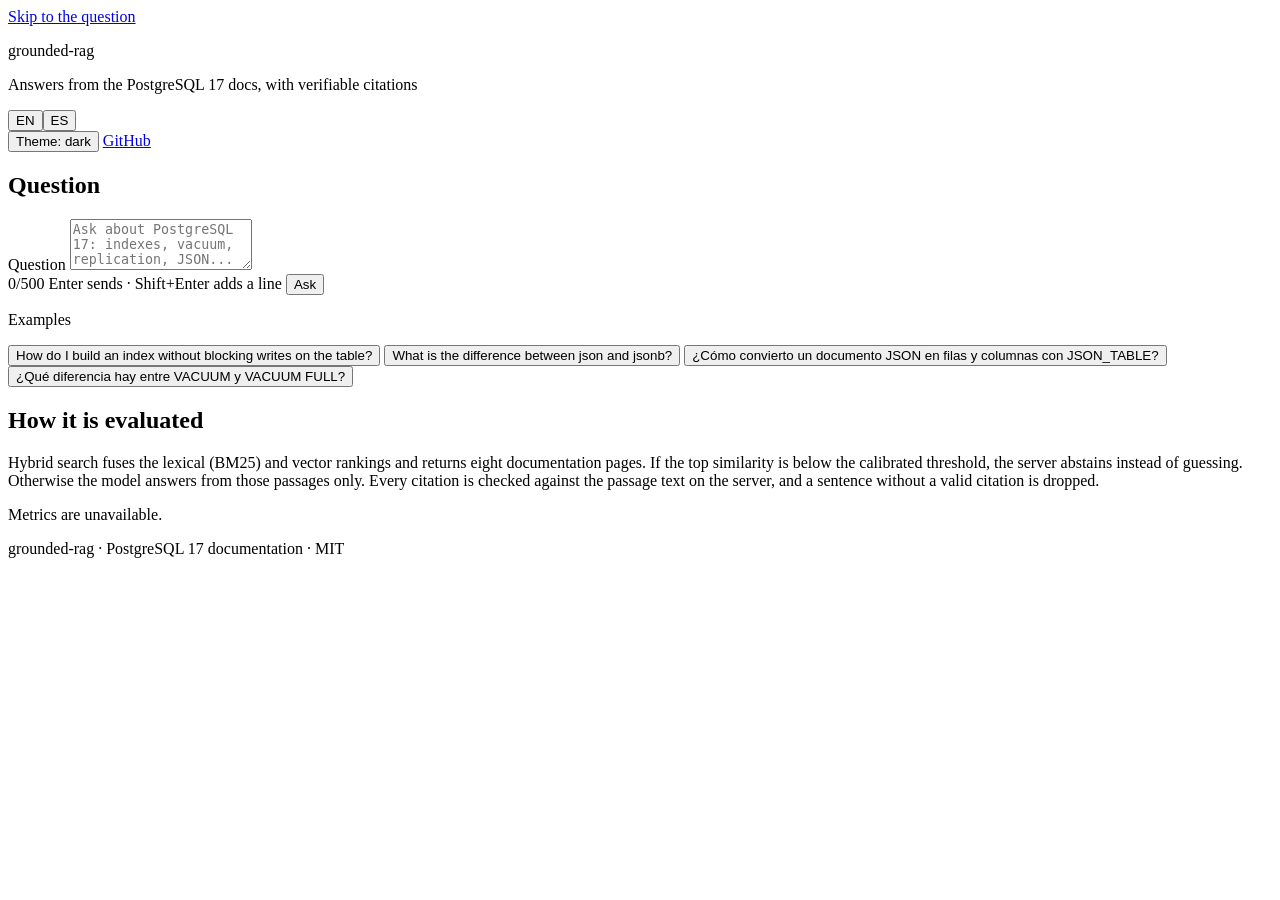
==== web/index.html @ 1e5063de "fase 3: interfaz web bilingüe con citas verificables y modo grabado - web/: página estática EN/ES co" ====
<!DOCTYPE html>
<html lang="en">
<head>
<meta charset="utf-8">
<meta name="viewport" content="width=device-width, initial-scale=1">
<title>grounded-rag</title>
<meta name="description" content="Grounded answers from the PostgreSQL 17 documentation, with server-verified citations.">
<meta name="color-scheme" content="dark light">
<meta name="theme-color" content="#0A1219" media="(prefers-color-scheme: dark)">
<meta name="theme-color" content="#EEF2F4" media="(prefers-color-scheme: light)">
<link rel="preconnect" href="https://fonts.googleapis.com">
<link rel="preconnect" href="https://fonts.gstatic.com" crossorigin>
<link rel="stylesheet" href="https://fonts.googleapis.com/css2?family=Chakra+Petch:wght@500;600;700&amp;family=Hanken+Grotesk:wght@400;500;600&amp;family=Martian+Mono:wght@400;500&amp;display=swap">
<link rel="stylesheet" href="/app.css?v=1">
<script src="/app.js?v=1" defer></script>
</head>
<body>
<a class="skip mono" href="#question" data-i18n="skip">Skip to the question</a>

<header class="bar">
  <div class="wrap bar-inner">
    <div class="brand">
      <p class="logo">grounded<span>-</span>rag</p>
      <p class="subtitle" data-i18n="subtitle">Answers from the PostgreSQL 17 docs, with verifiable citations</p>
    </div>
    <div class="bar-right">
      <div class="lang" role="group" aria-label="Language" data-i18n="aria.lang" data-i18n-attr="aria-label">
        <button type="button" data-lang-set="en" aria-pressed="true">EN</button><button type="button" data-lang-set="es" aria-pressed="false">ES</button>
      </div>
      <button type="button" class="theme" id="theme-toggle" aria-label="Toggle light or dark theme" data-i18n="aria.theme" data-i18n-attr="aria-label"><span id="theme-label">Theme: dark</span></button>
      <a class="repo mono" href="https://github.com/devop-arg/grounded-rag" rel="noopener" target="_blank" data-i18n="repo">GitHub</a>
    </div>
  </div>
</header>

<main class="wrap" id="main">
  <div class="banner" id="banner" hidden>
    <p class="mono" id="banner-text"></p>
  </div>

  <section class="panel ask" aria-labelledby="ask-title">
    <h1 class="tag" id="ask-title" data-i18n="form.heading">Question</h1>
    <form id="ask-form" novalidate>
      <label class="sr-only" for="question" data-i18n="form.label">Question</label>
      <textarea id="question" name="question" rows="3" maxlength="500" autocomplete="off" spellcheck="false" placeholder="Ask about PostgreSQL 17: indexes, vacuum, replication, JSON..." data-i18n="form.placeholder" data-i18n-attr="placeholder" aria-describedby="counter hint"></textarea>
      <div class="form-row">
        <span class="mono counter" id="counter">0/500</span>
        <span class="hint mono" id="hint" data-i18n="form.hint">Enter sends · Shift+Enter adds a line</span>
        <button type="submit" class="btn" id="ask-button" data-i18n="form.ask">Ask</button>
      </div>
    </form>
    <div class="examples">
      <p class="tag" data-i18n="form.examples">Examples</p>
      <div class="chips">
        <button type="button" class="chip" lang="en" data-example="How do I build an index without blocking writes on the table?">How do I build an index without blocking writes on the table?</button>
        <button type="button" class="chip" lang="en" data-example="What is the difference between json and jsonb?">What is the difference between json and jsonb?</button>
        <button type="button" class="chip" lang="es" data-example="¿Cómo convierto un documento JSON en filas y columnas con JSON_TABLE?">¿Cómo convierto un documento JSON en filas y columnas con JSON_TABLE?</button>
        <button type="button" class="chip" lang="es" data-example="¿Qué diferencia hay entre VACUUM y VACUUM FULL?">¿Qué diferencia hay entre VACUUM y VACUUM FULL?</button>
      </div>
    </div>
  </section>

  <section class="result" id="result" aria-live="polite" aria-busy="false" hidden></section>

  <section class="panel metrics" id="metrics" aria-labelledby="metrics-title">
    <h2 class="tag" id="metrics-title" data-i18n="metrics.heading">How it is evaluated</h2>
    <p class="explain" id="metrics-explain" data-i18n="metrics.explain">Hybrid search fuses the lexical (BM25) and vector rankings and returns eight documentation pages. If the top similarity is below the calibrated threshold, the server abstains instead of guessing. Otherwise the model answers from those passages only. Every citation is checked against the passage text on the server, and a sentence without a valid citation is dropped.</p>
    <div class="metrics-grid" id="metrics-body">
      <p class="mono muted" data-i18n="metrics.unavailable">Metrics are unavailable.</p>
    </div>
  </section>
</main>

<footer class="wrap foot mono">
  <p>grounded-rag · PostgreSQL 17 documentation · MIT</p>
</footer>
</body>
</html>
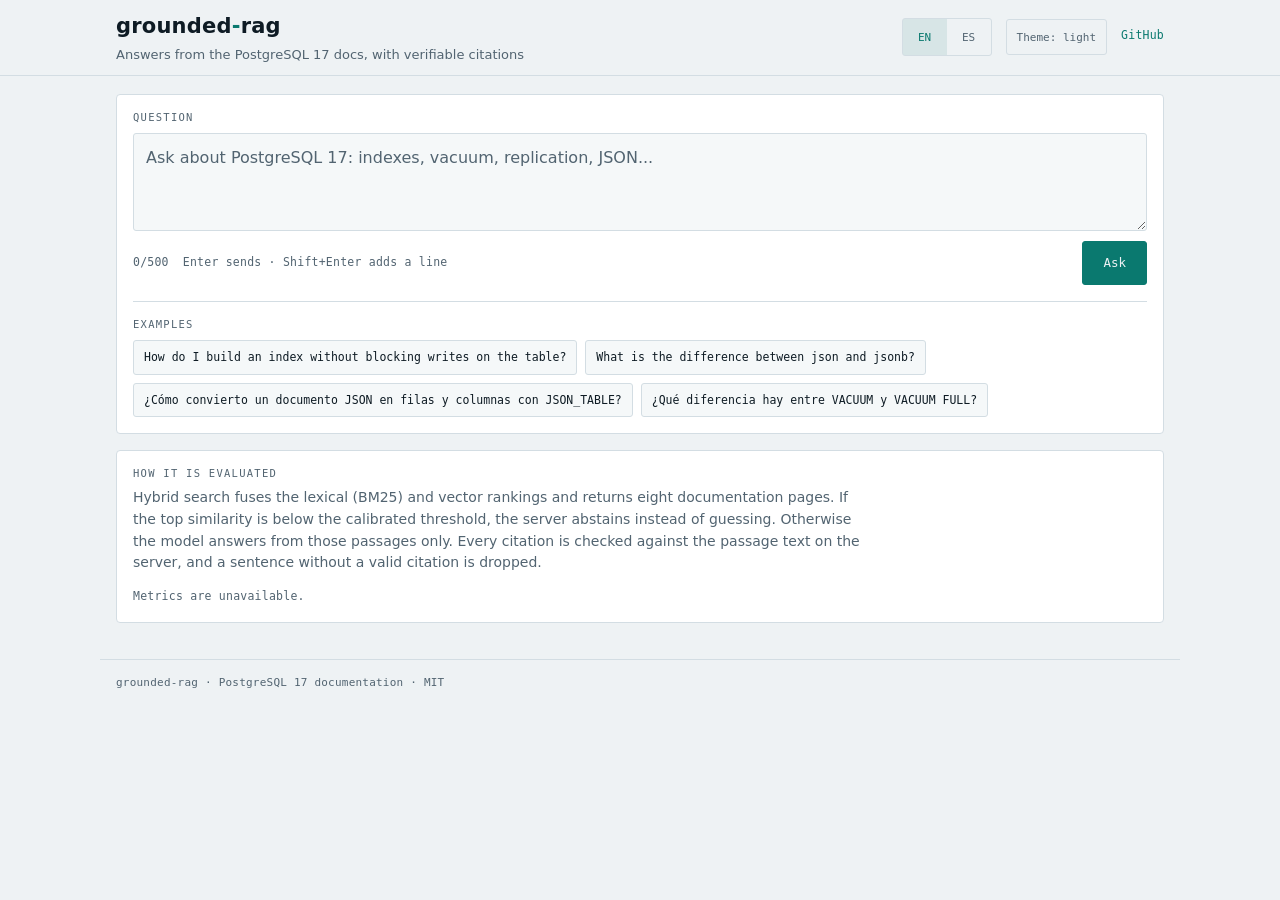
==== commit 31e8e6a1: "web: relative URLs so the page can be served under a path prefix" ====
--- a/web/index.html
+++ b/web/index.html
@@ -11,8 +11,8 @@
 <link rel="preconnect" href="https://fonts.googleapis.com">
 <link rel="preconnect" href="https://fonts.gstatic.com" crossorigin>
 <link rel="stylesheet" href="https://fonts.googleapis.com/css2?family=Chakra+Petch:wght@500;600;700&amp;family=Hanken+Grotesk:wght@400;500;600&amp;family=Martian+Mono:wght@400;500&amp;display=swap">
-<link rel="stylesheet" href="/app.css?v=1">
-<script src="/app.js?v=1" defer></script>
+<link rel="stylesheet" href="app.css?v=1">
+<script src="app.js?v=1" defer></script>
 </head>
 <body>
 <a class="skip mono" href="#question" data-i18n="skip">Skip to the question</a>
--- a/web/app.css
+++ b/web/app.css
@@ -0,0 +1,130 @@
+/* grounded-rag · control-room look: dense, sober, no decoration.
+   Tokens taken from dev0p (dark default, light by preference or data-theme). */
+:root{
+  --bg:#0A1219;--panel:#0F1A23;--panel-2:#13212C;--line:#1F3240;--fg:#DCE7EE;--muted:#8DA1B0;--signal:#4FD1C5;--signal-soft:rgba(79,209,197,.12);--amber:#F2B04A;--amber-soft:rgba(242,176,74,.13);
+  --display:"Chakra Petch",system-ui,sans-serif;--body:"Hanken Grotesk",system-ui,-apple-system,"Segoe UI",sans-serif;--mono:"Martian Mono",ui-monospace,Menlo,monospace;
+  --shadow:0 14px 30px rgba(0,0,0,.38);
+  color-scheme:dark;
+}
+@media (prefers-color-scheme:light){:root:not([data-theme="dark"]){--bg:#EEF2F4;--panel:#FFFFFF;--panel-2:#F5F8F9;--line:#D3DDE3;--fg:#0E1B24;--muted:#526471;--signal:#0A796F;--signal-soft:rgba(10,121,111,.10);--amber:#9B5D0A;--amber-soft:rgba(155,93,10,.10);--shadow:0 14px 30px rgba(14,27,36,.14);color-scheme:light}}
+:root[data-theme="light"]{--bg:#EEF2F4;--panel:#FFFFFF;--panel-2:#F5F8F9;--line:#D3DDE3;--fg:#0E1B24;--muted:#526471;--signal:#0A796F;--signal-soft:rgba(10,121,111,.10);--amber:#9B5D0A;--amber-soft:rgba(155,93,10,.10);--shadow:0 14px 30px rgba(14,27,36,.14);color-scheme:light}
+
+*{box-sizing:border-box}
+html{-webkit-text-size-adjust:100%}
+html,body{margin:0}
+[hidden]{display:none!important}
+body{background:var(--bg);color:var(--fg);font-family:var(--body);font-size:16px;line-height:1.55;-webkit-font-smoothing:antialiased}
+a{color:inherit}
+a:focus-visible,button:focus-visible,textarea:focus-visible{outline:2px solid var(--signal);outline-offset:2px}
+p{margin:0}
+h1,h2,h3{font-family:var(--display);font-weight:600;margin:0;line-height:1.15;text-wrap:balance}
+.mono{font-family:var(--mono);font-size:11.5px;letter-spacing:.02em}
+.muted{color:var(--muted)}
+.wrap{max-width:1080px;margin:0 auto;padding-left:max(16px,env(safe-area-inset-left,0px));padding-right:max(16px,env(safe-area-inset-right,0px))}
+.tag{font-family:var(--mono);font-size:10.5px;text-transform:uppercase;letter-spacing:.12em;color:var(--muted);font-weight:500}
+.panel{background:var(--panel);border:1px solid var(--line);border-radius:4px}
+.sr-only{position:absolute;width:1px;height:1px;padding:0;margin:-1px;overflow:hidden;clip:rect(0 0 0 0);white-space:nowrap;border:0}
+.skip{position:absolute;left:16px;top:-48px;z-index:20;background:var(--panel);border:1px solid var(--signal);border-radius:3px;padding:10px 14px;text-decoration:none}
+.skip:focus-visible{top:8px}
+
+/* header */
+.bar{position:sticky;top:0;z-index:6;background:var(--bg);border-bottom:1px solid var(--line)}
+.bar-inner{display:flex;flex-wrap:wrap;align-items:center;justify-content:space-between;gap:8px 20px;padding-block:10px}
+.brand{min-width:0}
+.logo{font-family:var(--display);font-weight:700;font-size:21px;letter-spacing:.01em}
+.logo span{color:var(--signal)}
+.subtitle{font-size:13px;color:var(--muted);margin-top:2px;max-width:52ch}
+.bar-right{display:flex;flex-wrap:wrap;align-items:center;gap:10px 14px}
+.lang{display:inline-flex;border:1px solid var(--line);border-radius:3px;overflow:hidden}
+.lang button{font-family:var(--mono);font-size:11px;background:transparent;color:var(--muted);border:0;min-width:44px;min-height:36px;cursor:pointer}
+.lang button[aria-pressed="true"]{background:var(--signal-soft);color:var(--signal)}
+.lang button:focus-visible{outline:2px solid var(--signal);outline-offset:-2px}
+.theme{font-family:var(--mono);font-size:11px;min-height:36px;padding:0 10px;background:transparent;border:1px solid var(--line);border-radius:3px;color:var(--muted);cursor:pointer}
+.theme:hover{color:var(--fg);border-color:var(--signal)}
+.repo{color:var(--signal);text-decoration:none;border-bottom:1px solid transparent;padding-bottom:1px}
+.repo:hover{border-bottom-color:var(--signal)}
+
+/* ask */
+main{padding-block:18px 0}
+.ask{padding:16px}
+textarea{display:block;width:100%;max-width:100%;margin-top:10px;min-height:92px;padding:12px;background:var(--panel-2);color:var(--fg);border:1px solid var(--line);border-radius:3px;font-family:var(--body);font-size:16px;line-height:1.5;resize:vertical}
+textarea::placeholder{color:var(--muted)}
+.form-row{display:flex;flex-wrap:wrap;align-items:center;gap:10px 14px;margin-top:10px}
+.counter{color:var(--muted);font-variant-numeric:tabular-nums}
+.counter.over{color:var(--amber)}
+.hint{color:var(--muted);flex:1 1 auto;min-width:0}
+.btn{font-family:var(--mono);font-size:12.5px;font-weight:500;min-height:44px;padding:0 20px;border-radius:3px;border:1px solid var(--signal);background:var(--signal);color:var(--bg);cursor:pointer}
+.btn:hover{filter:brightness(1.08)}
+.btn:disabled{opacity:.55;cursor:progress}
+.examples{margin-top:16px;padding-top:14px;border-top:1px solid var(--line)}
+.chips{display:flex;flex-wrap:wrap;gap:8px;margin-top:8px}
+.chip{font-family:var(--mono);font-size:11.5px;line-height:1.45;text-align:left;max-width:100%;padding:8px 10px;border-radius:3px;border:1px solid var(--line);background:var(--panel-2);color:var(--fg);cursor:pointer;overflow-wrap:anywhere}
+.chip:hover,.chip:focus-visible{border-color:var(--signal);color:var(--signal)}
+
+/* banner */
+.banner{margin-top:14px;padding:10px 12px;border:1px solid var(--amber);background:var(--amber-soft);border-radius:3px;color:var(--fg)}
+.banner p{font-size:11.5px}
+
+/* result */
+.result{margin-top:16px}
+.card{background:var(--panel);border:1px solid var(--line);border-radius:4px;padding:16px;min-width:0}
+.result.abstain .card{border:2px solid var(--amber)}
+.result.error .card{border:2px solid var(--amber)}
+.card-head{display:flex;flex-wrap:wrap;align-items:center;gap:8px 12px;justify-content:space-between}
+.card h2{font-size:17px}
+.badge{display:inline-block;font-family:var(--mono);font-size:10px;text-transform:uppercase;letter-spacing:.1em;padding:3px 7px;border-radius:2px;border:1px solid var(--amber);background:var(--amber-soft);color:var(--amber)}
+.abstain-text{margin-top:12px;font-size:16px}
+.status{display:flex;align-items:center;gap:10px;margin-top:12px;font-family:var(--mono);font-size:11.5px;color:var(--muted)}
+.dot{width:8px;height:8px;border-radius:50%;background:var(--signal);flex:0 0 auto;animation:pulse 1.6s infinite}
+@keyframes pulse{0%{opacity:1}50%{opacity:.25}100%{opacity:1}}
+
+.sentences{display:grid;gap:14px;margin-top:14px}
+.sentence{position:relative;z-index:1;margin:0;overflow-wrap:anywhere}
+.sentence:hover,.sentence:focus-within{z-index:5}
+.cites{margin-left:2px;white-space:nowrap}
+.cite{font-family:var(--mono);font-size:11px;line-height:1.4;background:var(--signal-soft);color:var(--signal);border:1px solid var(--line);border-radius:2px;padding:1px 5px;margin-left:3px;cursor:pointer}
+.cite:hover{border-color:var(--signal)}
+.cite[aria-expanded="true"]{background:var(--signal);color:var(--bg)}
+.popover{display:none;position:absolute;left:0;top:calc(100% + 2px);z-index:30;width:min(420px,100%);white-space:normal;background:var(--panel-2);border:1px solid var(--line);border-left:2px solid var(--signal);border-radius:3px;padding:12px 14px;box-shadow:var(--shadow)}
+.cite-wrap:hover .popover,.cite-wrap:focus-within .popover,.cite-wrap.is-open .popover{display:block}
+.quote{display:block;font-size:14px;font-style:italic;overflow-wrap:anywhere}
+.pop-title{display:block;margin-top:8px;font-family:var(--mono);font-size:10.5px;color:var(--muted);overflow-wrap:anywhere}
+.pop-link{display:block;margin-top:4px;font-family:var(--mono);font-size:10.5px;color:var(--signal);text-decoration:none;overflow-wrap:anywhere}
+.pop-link:hover{text-decoration:underline}
+
+.sources{margin-top:18px;padding-top:12px;border-top:1px solid var(--line)}
+.sources h3{font-size:15px}
+.sources ol{list-style:none;margin:10px 0 0;padding:0;display:grid;gap:10px;min-width:0}
+.sources li{display:grid;grid-template-columns:auto minmax(0,1fr);gap:10px;align-items:baseline;min-width:0}
+.source-n{font-family:var(--mono);font-size:10.5px;color:var(--signal);border:1px solid var(--line);border-radius:2px;padding:1px 5px}
+.source-body{min-width:0}
+.source-title{color:var(--fg);text-decoration:none;font-size:14.5px;overflow-wrap:anywhere}
+.sources a.source-title:hover{color:var(--signal);text-decoration:underline}
+.source-url{display:block;margin-top:2px;font-family:var(--mono);font-size:10.5px;color:var(--muted);overflow-wrap:anywhere}
+
+/* metrics */
+.metrics{margin-top:16px;margin-bottom:36px;padding:16px}
+.explain{margin-top:8px;max-width:82ch;font-size:14px;color:var(--muted)}
+.metrics-grid{display:grid;grid-template-columns:repeat(auto-fit,minmax(220px,1fr));gap:12px;margin-top:14px;min-width:0}
+.metric{min-width:0;padding:12px 14px;border:1px solid var(--line);border-radius:3px;background:var(--panel-2)}
+.metric.pending{border-left:2px solid var(--amber)}
+.metric h3{font-family:var(--mono);font-size:10.5px;font-weight:500;letter-spacing:.12em;text-transform:uppercase;color:var(--muted)}
+.metric dl{display:grid;grid-template-columns:minmax(0,1fr) minmax(0,max-content);gap:4px 10px;margin:10px 0 0;font-size:13px}
+.metric dl:empty{display:none}
+.metric dt{color:var(--muted);min-width:0;overflow-wrap:anywhere}
+.metric dd{margin:0;font-family:var(--mono);font-size:12px;text-align:right;overflow-wrap:anywhere}
+.metric .note{margin-top:10px;font-size:11.5px;color:var(--muted);overflow-wrap:anywhere}
+.metric .sub{margin-top:10px;padding-top:8px;border-top:1px solid var(--line)}
+
+.foot{border-top:1px solid var(--line);padding-block:14px 28px;margin-top:8px;color:var(--muted);font-size:11px}
+
+@media (max-width:560px){
+  .bar-inner{align-items:flex-start}
+  .bar-right{width:100%;justify-content:flex-start}
+  .hint{order:3;flex-basis:100%}
+  .btn{width:100%;order:2}
+  .counter{order:1}
+  .card{padding:14px}
+  .sentence{font-size:15.5px}
+}
+@media (prefers-reduced-motion:reduce){*{animation:none!important;transition:none!important}}
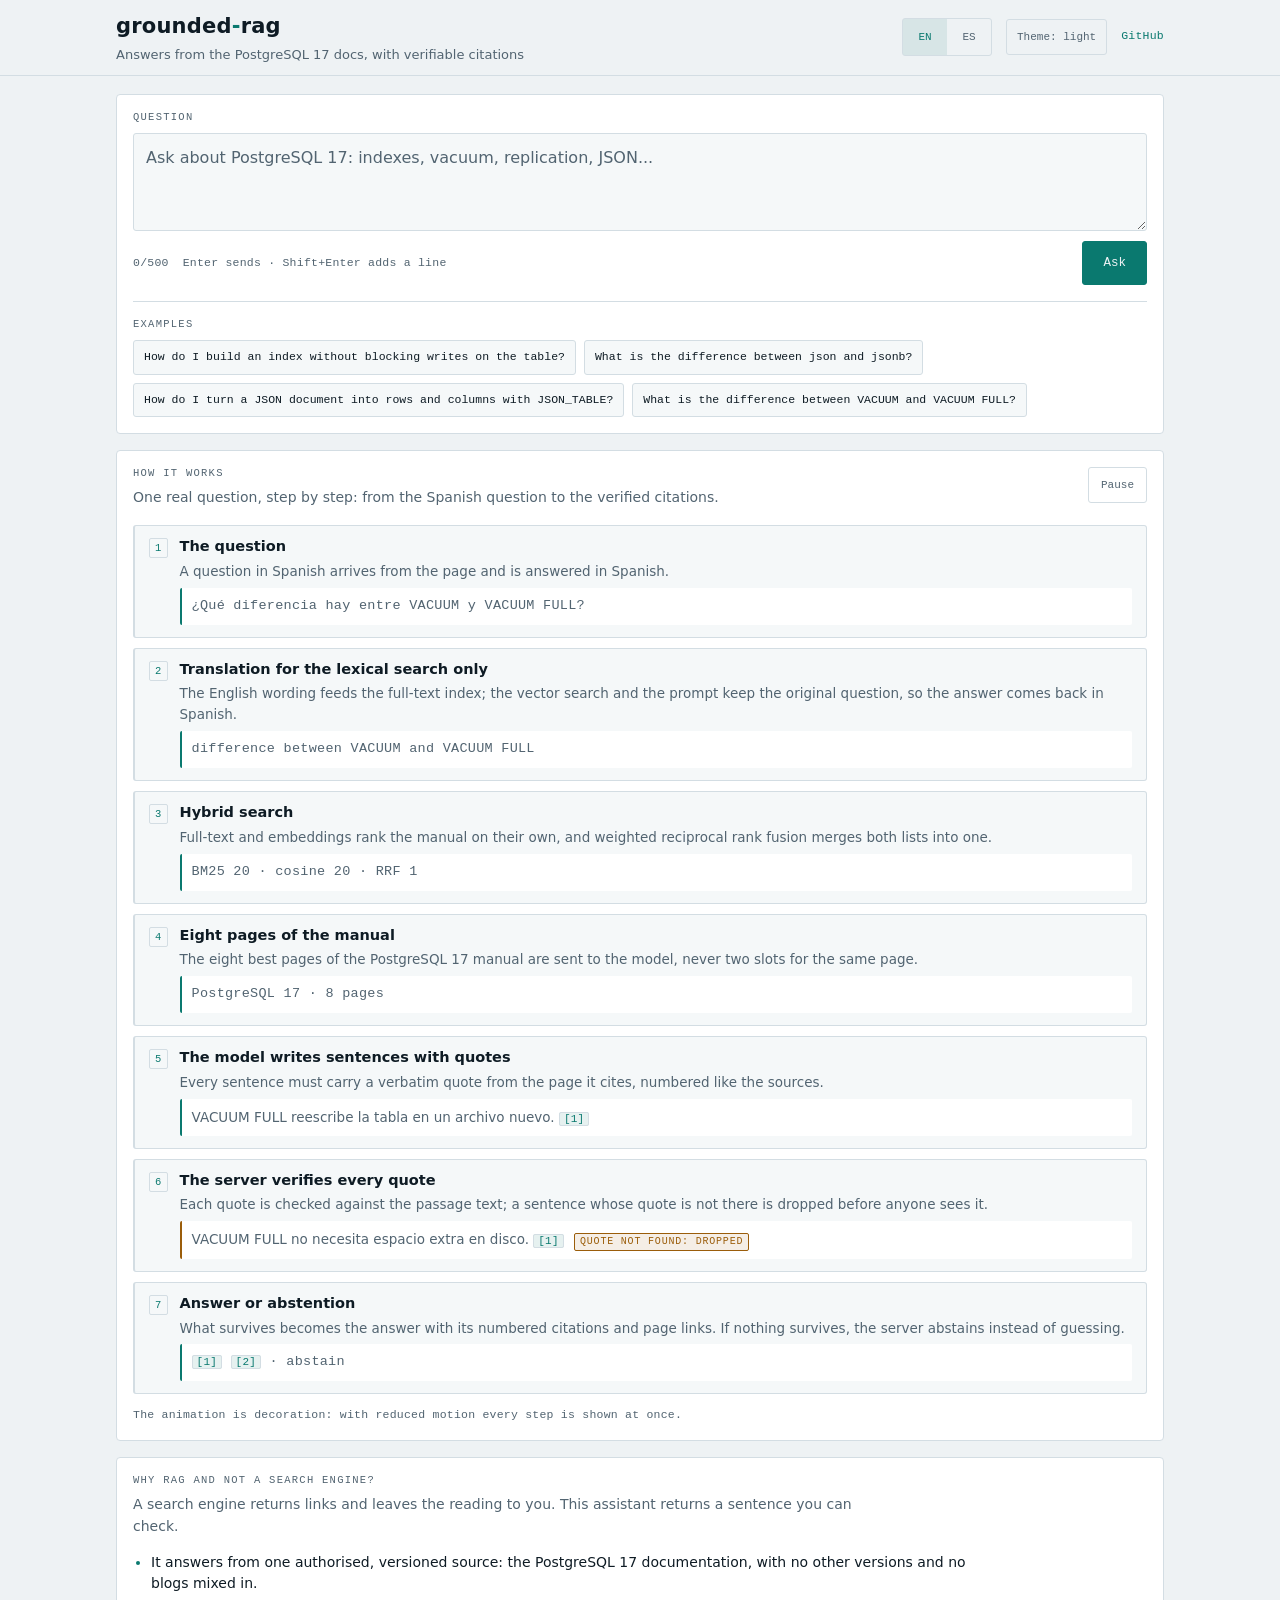
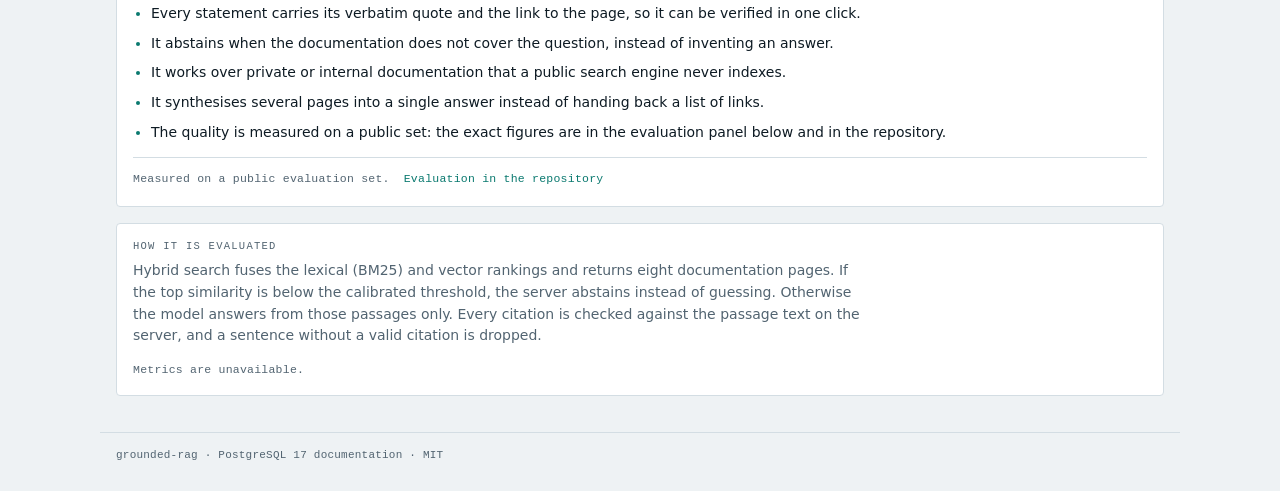
==== commit bcf90674: "Localized examples, "How it works" walkthrough and "Why RAG" section - Four example questions per la" ====
--- a/web/index.html
+++ b/web/index.html
@@ -11,8 +11,8 @@
 <link rel="preconnect" href="https://fonts.googleapis.com">
 <link rel="preconnect" href="https://fonts.gstatic.com" crossorigin>
 <link rel="stylesheet" href="https://fonts.googleapis.com/css2?family=Chakra+Petch:wght@500;600;700&amp;family=Hanken+Grotesk:wght@400;500;600&amp;family=Martian+Mono:wght@400;500&amp;display=swap">
-<link rel="stylesheet" href="app.css?v=1">
-<script src="app.js?v=1" defer></script>
+<link rel="stylesheet" href="app.css?v=3">
+<script src="app.js?v=3" defer></script>
 </head>
 <body>
 <a class="skip mono" href="#question" data-i18n="skip">Skip to the question</a>
@@ -51,16 +51,94 @@
     </form>
     <div class="examples">
       <p class="tag" data-i18n="form.examples">Examples</p>
-      <div class="chips">
-        <button type="button" class="chip" lang="en" data-example="How do I build an index without blocking writes on the table?">How do I build an index without blocking writes on the table?</button>
-        <button type="button" class="chip" lang="en" data-example="What is the difference between json and jsonb?">What is the difference between json and jsonb?</button>
-        <button type="button" class="chip" lang="es" data-example="¿Cómo convierto un documento JSON en filas y columnas con JSON_TABLE?">¿Cómo convierto un documento JSON en filas y columnas con JSON_TABLE?</button>
-        <button type="button" class="chip" lang="es" data-example="¿Qué diferencia hay entre VACUUM y VACUUM FULL?">¿Qué diferencia hay entre VACUUM y VACUUM FULL?</button>
-      </div>
+      <div class="chips" id="examples-chips"></div>
     </div>
   </section>
 
   <section class="result" id="result" aria-live="polite" aria-busy="false" hidden></section>
+
+  <section class="panel how" id="how" aria-labelledby="how-title">
+    <div class="how-head">
+      <div class="how-intro">
+        <h2 class="tag" id="how-title" data-i18n="how.heading">How it works</h2>
+        <p class="explain" data-i18n="how.lead">One real question, step by step: from the Spanish question to the verified citations.</p>
+      </div>
+      <button type="button" class="how-pause" id="how-pause" aria-pressed="false" data-i18n="how.pause">Pause</button>
+    </div>
+    <ol class="how-track" id="how-track">
+      <li class="how-step">
+        <span class="how-n mono" aria-hidden="true">1</span>
+        <div class="how-body">
+          <h3 data-i18n="how.s1.title">The question</h3>
+          <p data-i18n="how.s1.text">A question in Spanish arrives from the page and is answered in Spanish.</p>
+          <p class="how-artifact mono" lang="es">¿Qué diferencia hay entre VACUUM y VACUUM FULL?</p>
+        </div>
+      </li>
+      <li class="how-step">
+        <span class="how-n mono" aria-hidden="true">2</span>
+        <div class="how-body">
+          <h3 data-i18n="how.s2.title">Translation for the lexical search only</h3>
+          <p data-i18n="how.s2.text">The English wording feeds the full-text index; the vector search and the prompt keep the original question, so the answer comes back in Spanish.</p>
+          <p class="how-artifact mono" lang="en">difference between VACUUM and VACUUM FULL</p>
+        </div>
+      </li>
+      <li class="how-step">
+        <span class="how-n mono" aria-hidden="true">3</span>
+        <div class="how-body">
+          <h3 data-i18n="how.s3.title">Hybrid search</h3>
+          <p data-i18n="how.s3.text">Full-text and embeddings rank the manual on their own, and weighted reciprocal rank fusion merges both lists into one.</p>
+          <p class="how-artifact mono" data-i18n="how.s3.artifact">BM25 20 · cosine 20 · RRF 1</p>
+        </div>
+      </li>
+      <li class="how-step">
+        <span class="how-n mono" aria-hidden="true">4</span>
+        <div class="how-body">
+          <h3 data-i18n="how.s4.title">Eight pages of the manual</h3>
+          <p data-i18n="how.s4.text">The eight best pages of the PostgreSQL 17 manual are sent to the model, never two slots for the same page.</p>
+          <p class="how-artifact mono" data-i18n="how.s4.artifact">PostgreSQL 17 · 8 pages</p>
+        </div>
+      </li>
+      <li class="how-step">
+        <span class="how-n mono" aria-hidden="true">5</span>
+        <div class="how-body">
+          <h3 data-i18n="how.s5.title">The model writes sentences with quotes</h3>
+          <p data-i18n="how.s5.text">Every sentence must carry a verbatim quote from the page it cites, numbered like the sources.</p>
+          <p class="how-artifact" lang="es">VACUUM FULL reescribe la tabla en un archivo nuevo. <span class="how-cite mono">[1]</span></p>
+        </div>
+      </li>
+      <li class="how-step">
+        <span class="how-n mono" aria-hidden="true">6</span>
+        <div class="how-body">
+          <h3 data-i18n="how.s6.title">The server verifies every quote</h3>
+          <p data-i18n="how.s6.text">Each quote is checked against the passage text; a sentence whose quote is not there is dropped before anyone sees it.</p>
+          <p class="how-artifact how-rejected"><span lang="es">VACUUM FULL no necesita espacio extra en disco.</span> <span class="how-cite mono">[1]</span> <span class="how-drop mono" data-i18n="how.s6.drop">quote not found: dropped</span></p>
+        </div>
+      </li>
+      <li class="how-step">
+        <span class="how-n mono" aria-hidden="true">7</span>
+        <div class="how-body">
+          <h3 data-i18n="how.s7.title">Answer or abstention</h3>
+          <p data-i18n="how.s7.text">What survives becomes the answer with its numbered citations and page links. If nothing survives, the server abstains instead of guessing.</p>
+          <p class="how-artifact mono"><span class="how-cite">[1]</span> <span class="how-cite">[2]</span> · <span data-i18n="how.s7.abstain">abstain</span></p>
+        </div>
+      </li>
+    </ol>
+    <p class="how-note mono" data-i18n="how.note">The animation is decoration: with reduced motion every step is shown at once.</p>
+  </section>
+
+  <section class="panel why" id="why" aria-labelledby="why-title">
+    <h2 class="tag" id="why-title" data-i18n="why.heading">Why RAG and not a search engine?</h2>
+    <p class="explain" data-i18n="why.lead">A search engine returns links and leaves the reading to you. This assistant returns a sentence you can check.</p>
+    <ul class="why-list">
+      <li data-i18n="why.p1">It answers from one authorised, versioned source: the PostgreSQL 17 documentation, with no other versions and no blogs mixed in.</li>
+      <li data-i18n="why.p2">Every statement carries its verbatim quote and the link to the page, so it can be verified in one click.</li>
+      <li data-i18n="why.p3">It abstains when the documentation does not cover the question, instead of inventing an answer.</li>
+      <li data-i18n="why.p4">It works over private or internal documentation that a public search engine never indexes.</li>
+      <li data-i18n="why.p5">It synthesises several pages into a single answer instead of handing back a list of links.</li>
+      <li data-i18n="why.p6">The quality is measured on a public set: the exact figures are in the evaluation panel below and in the repository.</li>
+    </ul>
+    <p class="why-note mono"><span data-i18n="why.note">Measured on a public evaluation set.</span> <a class="repo" href="https://github.com/devop-arg/grounded-rag#evaluation" rel="noopener" target="_blank" data-i18n="why.link">Evaluation in the repository</a></p>
+  </section>
 
   <section class="panel metrics" id="metrics" aria-labelledby="metrics-title">
     <h2 class="tag" id="metrics-title" data-i18n="metrics.heading">How it is evaluated</h2>
@@ -72,7 +150,7 @@
 </main>
 
 <footer class="wrap foot mono">
-  <p>grounded-rag · PostgreSQL 17 documentation · MIT</p>
+  <p data-i18n="foot.note">grounded-rag · PostgreSQL 17 documentation · MIT</p>
 </footer>
 </body>
 </html>
--- a/web/app.css
+++ b/web/app.css
@@ -105,16 +105,54 @@
 /* metrics */
 .metrics{margin-top:16px;margin-bottom:36px;padding:16px}
 .explain{margin-top:8px;max-width:82ch;font-size:14px;color:var(--muted)}
-.metrics-grid{display:grid;grid-template-columns:repeat(auto-fit,minmax(220px,1fr));gap:12px;margin-top:14px;min-width:0}
+.metrics-grid{display:grid;grid-template-columns:repeat(auto-fit,minmax(min(100%,300px),1fr));gap:12px;margin-top:14px;min-width:0}
+.metrics-grid .source{grid-column:1/-1;margin:0 0 -2px;font-size:11px;letter-spacing:.04em;text-transform:uppercase}
 .metric{min-width:0;padding:12px 14px;border:1px solid var(--line);border-radius:3px;background:var(--panel-2)}
 .metric.pending{border-left:2px solid var(--amber)}
 .metric h3{font-family:var(--mono);font-size:10.5px;font-weight:500;letter-spacing:.12em;text-transform:uppercase;color:var(--muted)}
-.metric dl{display:grid;grid-template-columns:minmax(0,1fr) minmax(0,max-content);gap:4px 10px;margin:10px 0 0;font-size:13px}
+.metric dl{display:grid;grid-template-columns:minmax(min-content,1fr) minmax(0,max-content);gap:4px 10px;margin:10px 0 0;font-size:13px}
 .metric dl:empty{display:none}
-.metric dt{color:var(--muted);min-width:0;overflow-wrap:anywhere}
-.metric dd{margin:0;font-family:var(--mono);font-size:12px;text-align:right;overflow-wrap:anywhere}
+.metric dt{color:var(--muted);min-width:0;overflow-wrap:break-word}
+.metric dd{margin:0;font-family:var(--mono);font-size:12px;text-align:right;overflow-wrap:normal}
 .metric .note{margin-top:10px;font-size:11.5px;color:var(--muted);overflow-wrap:anywhere}
 .metric .sub{margin-top:10px;padding-top:8px;border-top:1px solid var(--line)}
+
+/* how it works (the pipeline, one step at a time) */
+.how{margin-top:16px;padding:16px}
+.how-head{display:flex;flex-wrap:wrap;align-items:flex-start;justify-content:space-between;gap:10px 16px}
+.how-intro{min-width:0;flex:1 1 auto}
+.how-pause{font-family:var(--mono);font-size:11px;min-height:36px;padding:0 12px;background:transparent;border:1px solid var(--line);border-radius:3px;color:var(--muted);cursor:pointer}
+.how-pause:hover{color:var(--fg);border-color:var(--signal)}
+.how-pause[aria-pressed="true"]{background:var(--signal-soft);border-color:var(--signal);color:var(--signal)}
+.how-track{list-style:none;margin:16px 0 0;padding:0;display:grid;gap:10px;min-width:0}
+.how-step{display:grid;grid-template-columns:auto minmax(0,1fr);gap:4px 12px;padding:12px 14px;background:var(--panel-2);border:1px solid var(--line);border-left:2px solid var(--line);border-radius:3px;min-width:0;opacity:1;animation:how-step 21s linear infinite}
+.how-step:nth-child(1){animation-delay:0s}
+.how-step:nth-child(2){animation-delay:3s}
+.how-step:nth-child(3){animation-delay:6s}
+.how-step:nth-child(4){animation-delay:9s}
+.how-step:nth-child(5){animation-delay:12s}
+.how-step:nth-child(6){animation-delay:15s}
+.how-step:nth-child(7){animation-delay:18s}
+.how.is-paused .how-step{animation-play-state:paused}
+@keyframes how-step{0%{opacity:.5;border-left-color:var(--line)}5%{opacity:1;border-left-color:var(--signal)}13%{opacity:1;border-left-color:var(--signal)}18%{opacity:.5;border-left-color:var(--line)}100%{opacity:.5;border-left-color:var(--line)}}
+.how-n{align-self:start;font-family:var(--mono);font-size:10.5px;color:var(--signal);border:1px solid var(--line);border-radius:2px;padding:1px 5px}
+.how-body{min-width:0}
+.how-body h3{font-size:14.5px}
+.how-body p{margin-top:6px;font-size:13.5px;color:var(--muted);overflow-wrap:anywhere}
+.how-artifact{margin-top:8px;padding:8px 10px;background:var(--panel);border-left:2px solid var(--signal);border-radius:2px;color:var(--fg);font-size:11.5px;overflow-wrap:anywhere}
+.how-artifact.how-rejected{border-left-color:var(--amber)}
+.how-cite{font-family:var(--mono);font-size:11px;background:var(--signal-soft);color:var(--signal);border:1px solid var(--line);border-radius:2px;padding:0 4px}
+.how-drop{display:inline-block;margin-left:6px;font-family:var(--mono);font-size:10px;letter-spacing:.08em;text-transform:uppercase;color:var(--amber);background:var(--amber-soft);border:1px solid var(--amber);border-radius:2px;padding:0 5px}
+.how-note{margin-top:12px;color:var(--muted)}
+
+/* why rag and not a search engine */
+.why{margin-top:16px;padding:16px}
+.why-list{margin:14px 0 0;padding-left:18px;display:grid;gap:8px;max-width:84ch}
+.why-list li{font-size:14px;overflow-wrap:anywhere}
+.why-list li::marker{color:var(--signal)}
+.why-note{display:flex;flex-wrap:wrap;align-items:baseline;gap:6px 14px;margin-top:14px;padding-top:12px;border-top:1px solid var(--line);color:var(--muted)}
+.why-note a{color:var(--signal);text-decoration:none;border-bottom:1px solid transparent}
+.why-note a:hover{border-bottom-color:var(--signal)}
 
 .foot{border-top:1px solid var(--line);padding-block:14px 28px;margin-top:8px;color:var(--muted);font-size:11px}
 
@@ -126,5 +164,14 @@
   .counter{order:1}
   .card{padding:14px}
   .sentence{font-size:15.5px}
+  .how,.why{padding:14px}
+  .how-head{flex-direction:column}
+  .how-pause{width:100%}
+}
+@media (prefers-reduced-motion:reduce){
+  /* No motion: every step of the pipeline is readable at once, the toggle is moot. */
+  .how-step{animation:none;opacity:1;border-left-color:var(--line)}
+  .how-pause{display:none}
 }
 @media (prefers-reduced-motion:reduce){*{animation:none!important;transition:none!important}}
+
